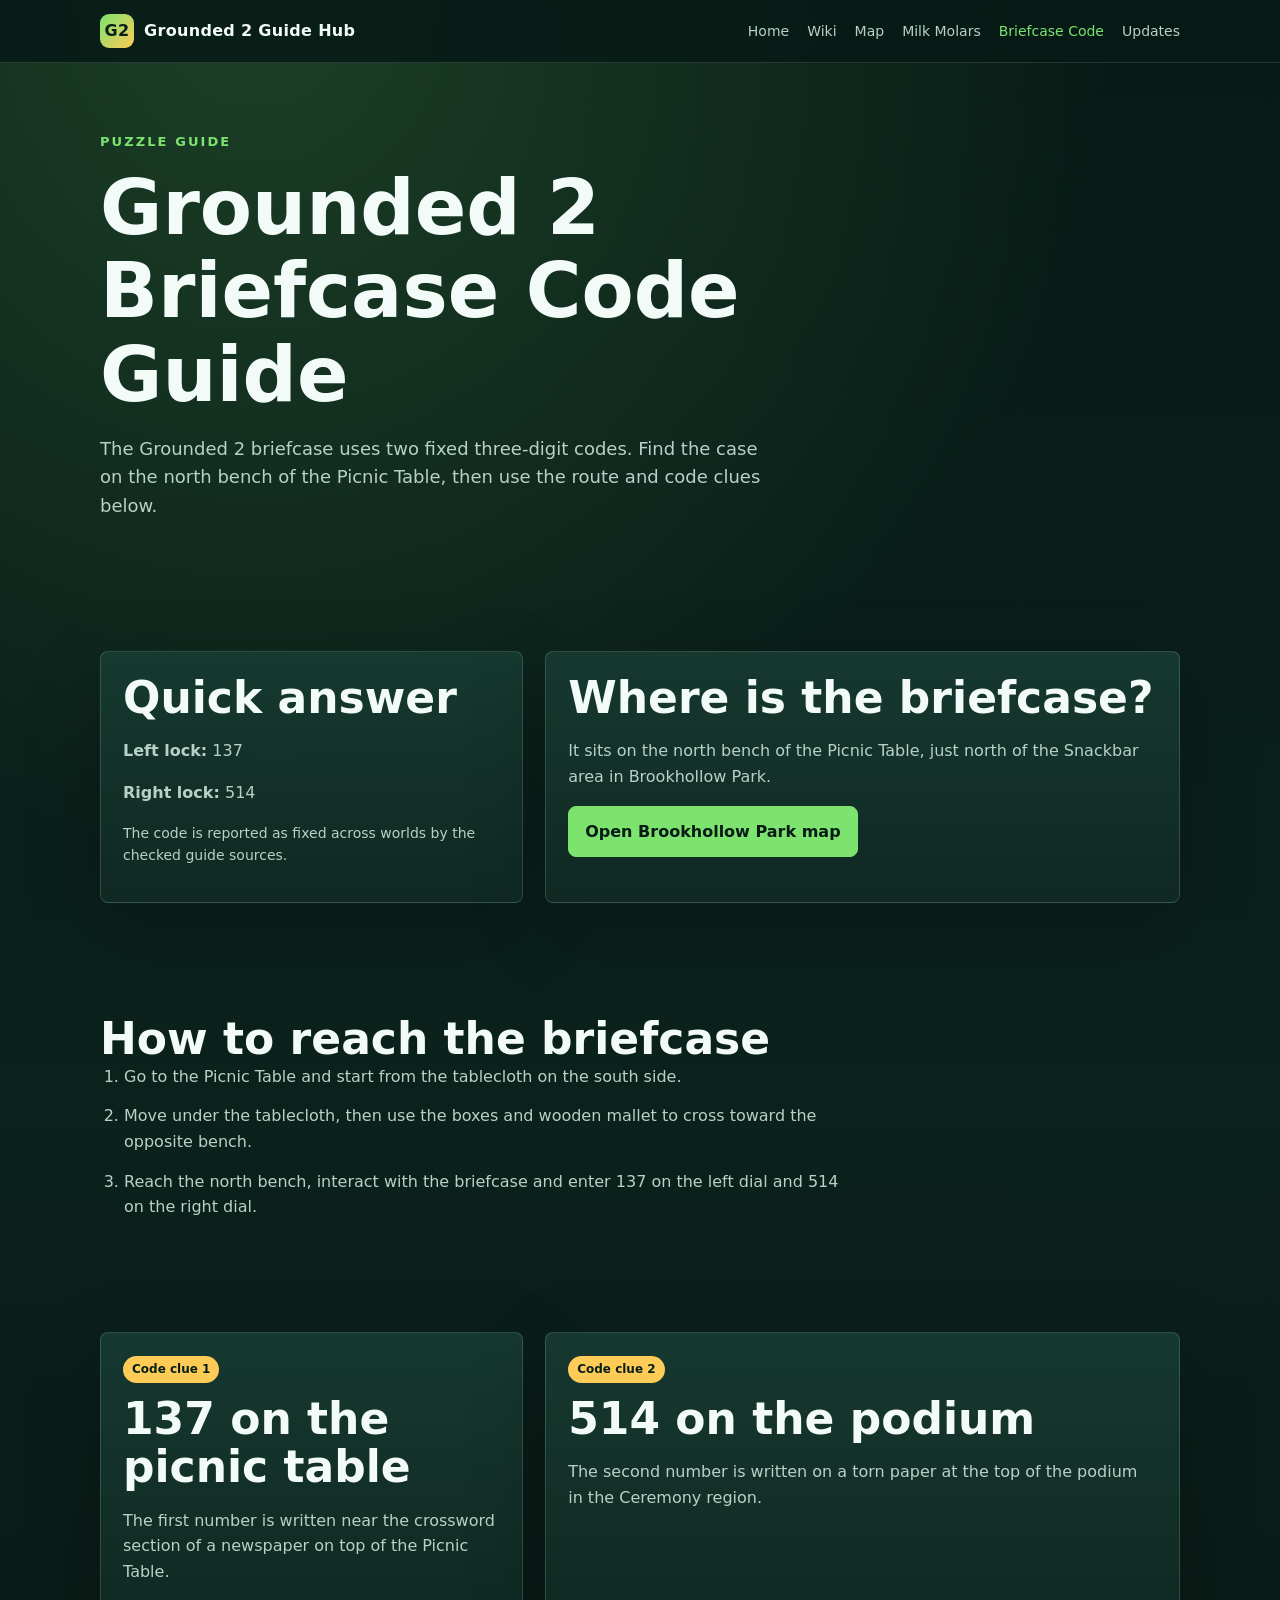
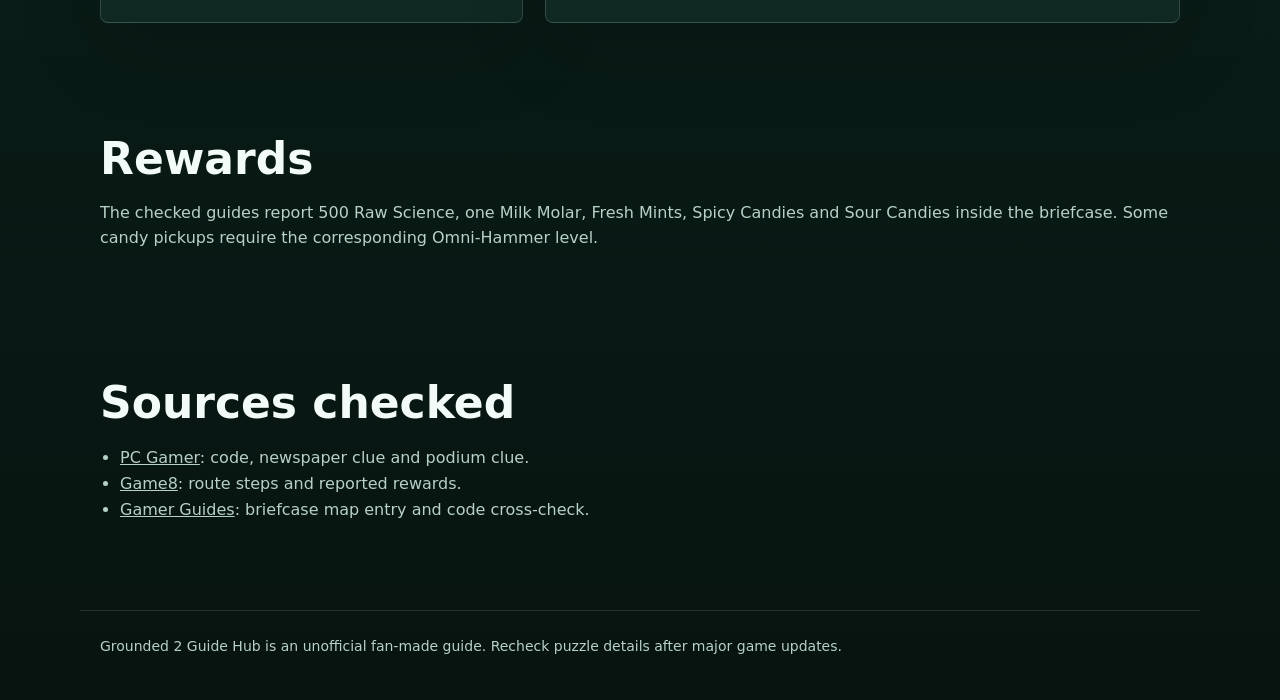
==== briefcase-code/index.html @ 2e61e1b4 "Publish Grounded 2 guide hub" ====
<!doctype html>
<html lang="en">
  <head>
    <meta charset="utf-8" />
    <meta name="viewport" content="width=device-width, initial-scale=1" />
    <title>Grounded 2 Briefcase Code Guide</title>
    <meta
      name="description"
      content="Grounded 2 briefcase code guide: use 137 on the left lock and 514 on the right, with the Picnic Table route, code locations and rewards."
    />
    <link rel="icon" href="/assets/favicon.svg" type="image/svg+xml" />
    <link rel="stylesheet" href="/assets/styles.css" />
  </head>
  <body>
    <header class="site-header">
      <nav class="nav" aria-label="Main navigation">
        <a class="brand" href="/"><span class="brand-mark">G2</span><span>Grounded 2 Guide Hub</span></a>
        <div class="nav-links">
          <a href="/">Home</a>
          <a href="/wiki/">Wiki</a>
          <a href="/map/">Map</a>
          <a href="/milk-molars/">Milk Molars</a>
          <a href="/briefcase-code/" aria-current="page">Briefcase Code</a>
          <a href="/updates/">Updates</a>
        </div>
      </nav>
    </header>

    <main>
      <section class="page-hero">
        <p class="eyebrow">Puzzle Guide</p>
        <h1>Grounded 2 Briefcase Code Guide</h1>
        <p class="lead">
          The Grounded 2 briefcase uses two fixed three-digit codes. Find the case on the north bench of
          the Picnic Table, then use the route and code clues below.
        </p>
      </section>

      <section class="section two-col">
        <div class="panel">
          <h2>Quick answer</h2>
          <p><strong>Left lock:</strong> 137</p>
          <p><strong>Right lock:</strong> 514</p>
          <p class="meta">The code is reported as fixed across worlds by the checked guide sources.</p>
        </div>
        <div class="panel">
          <h2>Where is the briefcase?</h2>
          <p>It sits on the north bench of the Picnic Table, just north of the Snackbar area in Brookhollow Park.</p>
          <a class="button primary" href="https://grounded2.th.gl/maps/Brookhollow%20Park" target="_blank" rel="noopener">Open Brookhollow Park map</a>
        </div>
      </section>

      <section class="section">
        <h2>How to reach the briefcase</h2>
        <ol class="steps-list">
          <li>Go to the Picnic Table and start from the tablecloth on the south side.</li>
          <li>Move under the tablecloth, then use the boxes and wooden mallet to cross toward the opposite bench.</li>
          <li>Reach the north bench, interact with the briefcase and enter 137 on the left dial and 514 on the right dial.</li>
        </ol>
      </section>

      <section class="section two-col">
        <article class="panel">
          <span class="tag">Code clue 1</span>
          <h2>137 on the picnic table</h2>
          <p>The first number is written near the crossword section of a newspaper on top of the Picnic Table.</p>
        </article>
        <article class="panel">
          <span class="tag">Code clue 2</span>
          <h2>514 on the podium</h2>
          <p>The second number is written on a torn paper at the top of the podium in the Ceremony region.</p>
        </article>
      </section>

      <section class="section">
        <h2>Rewards</h2>
        <p>The checked guides report 500 Raw Science, one Milk Molar, Fresh Mints, Spicy Candies and Sour Candies inside the briefcase. Some candy pickups require the corresponding Omni-Hammer level.</p>
      </section>

      <section class="section">
        <h2>Sources checked</h2>
        <ul class="list">
          <li><a href="https://www.pcgamer.com/games/survival-crafting/grounded-2-briefcase-code-combination/" target="_blank" rel="noopener">PC Gamer</a>: code, newspaper clue and podium clue.</li>
          <li><a href="https://game8.co/games/Grounded-2/archives/539809" target="_blank" rel="noopener">Game8</a>: route steps and reported rewards.</li>
          <li><a href="https://www.gamerguides.com/grounded-2/database/data/sites-and-wonders/briefcase" target="_blank" rel="noopener">Gamer Guides</a>: briefcase map entry and code cross-check.</li>
        </ul>
      </section>
    </main>

    <footer class="footer">Grounded 2 Guide Hub is an unofficial fan-made guide. Recheck puzzle details after major game updates.</footer>
  </body>
</html>
---- assets/styles.css ----
:root {
  --bg: #071b16;
  --panel: #102a23;
  --panel-2: #173a31;
  --ink: #f2fbf7;
  --muted: #b8d1c8;
  --line: #2c5b4e;
  --accent: #7ce36f;
  --accent-2: #ffcb57;
  --danger: #ff7a59;
  --max: 1120px;
}

* {
  box-sizing: border-box;
}

body {
  margin: 0;
  font-family: Inter, ui-sans-serif, system-ui, -apple-system, BlinkMacSystemFont, "Segoe UI", sans-serif;
  color: var(--ink);
  background:
    radial-gradient(circle at 20% 0%, rgba(124, 227, 111, 0.18), transparent 34%),
    linear-gradient(180deg, #071b16 0%, #0b211c 48%, #071410 100%);
  line-height: 1.6;
}

a {
  color: inherit;
}

.site-header {
  position: sticky;
  top: 0;
  z-index: 10;
  border-bottom: 1px solid rgba(184, 209, 200, 0.16);
  background: rgba(7, 27, 22, 0.88);
  backdrop-filter: blur(14px);
}

.nav {
  max-width: var(--max);
  margin: 0 auto;
  padding: 14px 20px;
  display: flex;
  align-items: center;
  justify-content: space-between;
  gap: 24px;
}

.brand {
  text-decoration: none;
  display: flex;
  align-items: center;
  gap: 10px;
  font-weight: 800;
  letter-spacing: 0.02em;
}

.brand-mark {
  width: 34px;
  height: 34px;
  border-radius: 9px;
  background: linear-gradient(135deg, var(--accent), var(--accent-2));
  color: #092018;
  display: grid;
  place-items: center;
  font-weight: 900;
}

.nav-links {
  display: flex;
  gap: 18px;
  flex-wrap: wrap;
  color: var(--muted);
  font-size: 14px;
}

.nav-links a {
  text-decoration: none;
}

.nav-links a:hover,
.nav-links a[aria-current="page"] {
  color: var(--accent);
}

.hero,
.page-hero,
.section {
  max-width: var(--max);
  margin: 0 auto;
  padding: 56px 20px;
  scroll-margin-top: 96px;
}

.hero {
  display: grid;
  grid-template-columns: 1.1fr 0.9fr;
  gap: 28px;
  align-items: center;
}

.home-page .hero {
  max-width: none;
  min-height: 660px;
  padding-left: max(20px, calc((100vw - var(--max)) / 2 + 20px));
  padding-right: max(20px, calc((100vw - var(--max)) / 2 + 20px));
  position: relative;
  isolation: isolate;
  background:
    linear-gradient(90deg, rgba(4, 22, 17, 0.92) 0%, rgba(4, 22, 17, 0.66) 48%, rgba(4, 22, 17, 0.78) 100%),
    linear-gradient(180deg, rgba(4, 22, 17, 0.08) 0%, rgba(4, 22, 17, 0.2) 58%, #071b16 100%),
    url("/assets/grounded2-home-hero.jpg") center center / cover no-repeat;
}

.home-page h1 {
  max-width: 650px;
  font-size: clamp(42px, 5.2vw, 68px);
}

.eyebrow {
  color: var(--accent);
  font-weight: 800;
  text-transform: uppercase;
  font-size: 13px;
  letter-spacing: 0.16em;
}

h1,
h2,
h3 {
  line-height: 1.1;
  margin: 0;
}

h1 {
  font-size: clamp(38px, 6vw, 76px);
  letter-spacing: 0;
  max-width: 860px;
}

h2 {
  font-size: clamp(28px, 4vw, 44px);
}

h3 {
  font-size: 20px;
}

p {
  color: var(--muted);
}

.lead {
  font-size: 18px;
  max-width: 680px;
}

.cta-row {
  display: flex;
  gap: 12px;
  flex-wrap: wrap;
  margin-top: 28px;
}

.button {
  display: inline-flex;
  align-items: center;
  justify-content: center;
  border-radius: 8px;
  padding: 12px 16px;
  text-decoration: none;
  font-weight: 800;
  border: 1px solid rgba(184, 209, 200, 0.22);
}

.button.primary {
  color: #071b16;
  background: var(--accent);
  border-color: var(--accent);
}

.button.secondary {
  color: var(--ink);
  background: rgba(255, 255, 255, 0.06);
}

.hero-card,
.panel {
  background: linear-gradient(180deg, rgba(23, 58, 49, 0.95), rgba(16, 42, 35, 0.95));
  border: 1px solid rgba(184, 209, 200, 0.2);
  border-radius: 8px;
  box-shadow: 0 24px 80px rgba(0, 0, 0, 0.2);
}

.hero-card {
  padding: 24px;
}

.mini-map-head .eyebrow {
  margin-top: 0;
}

.mini-map-head p:last-child {
  margin: 6px 0 18px;
  font-size: 14px;
}

.map-preview-link {
  display: block;
  overflow: hidden;
  border: 1px solid rgba(184, 209, 200, 0.22);
  border-radius: 8px;
  background: rgba(7, 27, 22, 0.5);
}

.map-preview {
  display: block;
  width: 100%;
  aspect-ratio: 1;
  object-fit: cover;
}

.summary-strip {
  display: grid;
  grid-template-columns: repeat(3, 1fr);
  gap: 8px;
  margin-top: 14px;
}

.summary-strip span {
  padding: 10px;
  border-radius: 8px;
  background: rgba(255, 255, 255, 0.06);
  color: var(--muted);
  font-size: 13px;
  text-align: center;
}

.summary-strip strong {
  display: block;
  color: var(--ink);
  font-size: 22px;
}

.mini-map {
  position: relative;
  min-height: 320px;
  overflow: hidden;
  border: 1px solid rgba(184, 209, 200, 0.22);
  border-radius: 8px;
  background:
    linear-gradient(rgba(184, 209, 200, 0.08) 1px, transparent 1px),
    linear-gradient(90deg, rgba(184, 209, 200, 0.08) 1px, transparent 1px),
    radial-gradient(circle at 25% 68%, rgba(124, 227, 111, 0.16), transparent 24%),
    radial-gradient(circle at 84% 18%, rgba(255, 203, 87, 0.12), transparent 26%),
    rgba(7, 27, 22, 0.5);
  background-size: 48px 48px, 48px 48px, auto, auto, auto;
}

.map-axis {
  position: absolute;
  color: rgba(242, 251, 247, 0.62);
  font-size: 12px;
  font-weight: 800;
  letter-spacing: 0;
}

.x-axis {
  right: 14px;
  bottom: 12px;
}

.y-axis {
  top: 14px;
  left: 14px;
}

.map-pin {
  position: absolute;
  display: grid;
  gap: 6px;
  width: min-content;
  min-width: 118px;
  color: var(--ink);
  text-decoration: none;
  transform: translate(-18px, -18px);
}

.map-pin span {
  width: 36px;
  height: 36px;
  display: grid;
  place-items: center;
  border: 3px solid #071b16;
  border-radius: 50%;
  color: #071b16;
  background: var(--accent);
  box-shadow: 0 0 0 4px rgba(124, 227, 111, 0.2);
  font-weight: 900;
}

.map-pin strong {
  padding: 5px 7px;
  border-radius: 6px;
  background: rgba(7, 27, 22, 0.78);
  font-size: 13px;
  line-height: 1.2;
}

.pin-snackbar {
  left: 16%;
  top: 60%;
}

.pin-toxic {
  left: 82%;
  top: 18%;
}

.pin-entrance {
  left: 20%;
  top: 88%;
}

.pending-spots {
  display: grid;
  grid-template-columns: 1fr;
  gap: 8px;
  margin-top: 14px;
  padding: 14px;
  border: 1px solid rgba(255, 203, 87, 0.28);
  border-radius: 8px;
  background: rgba(255, 203, 87, 0.08);
}

.pending-spots span {
  color: var(--muted);
  font-size: 13px;
  font-weight: 800;
  text-transform: uppercase;
  letter-spacing: 0.08em;
}

.pending-spots strong {
  color: var(--ink);
  font-size: 15px;
}

.stat-grid {
  display: grid;
  grid-template-columns: repeat(2, 1fr);
  gap: 12px;
}

.stat {
  padding: 14px;
  border-radius: 8px;
  background: rgba(255, 255, 255, 0.06);
}

.stat span {
  display: block;
  color: var(--muted);
  font-size: 13px;
}

.stat strong {
  display: block;
  margin-top: 4px;
  font-size: 22px;
}

.grid {
  display: grid;
  grid-template-columns: repeat(3, minmax(0, 1fr));
  gap: 16px;
}

.card {
  min-height: 168px;
  padding: 20px;
  border: 1px solid rgba(184, 209, 200, 0.18);
  border-radius: 8px;
  background: rgba(255, 255, 255, 0.055);
}

.location-list {
  display: grid;
  gap: 14px;
  margin-top: 22px;
}

.location-card {
  display: grid;
  grid-template-columns: 58px 1fr;
  gap: 18px;
  padding: 22px;
  border: 1px solid rgba(184, 209, 200, 0.18);
  border-radius: 8px;
  background: rgba(255, 255, 255, 0.055);
}

.location-number {
  color: var(--accent-2);
  font-size: 26px;
  font-weight: 900;
}

.location-card h3 {
  margin-bottom: 8px;
}

.location-card p {
  margin: 8px 0 0;
}

.meta {
  font-size: 14px;
}

.card a {
  text-decoration: none;
}

.tag {
  display: inline-flex;
  margin-bottom: 12px;
  padding: 4px 9px;
  border-radius: 999px;
  color: #072017;
  background: var(--accent-2);
  font-size: 12px;
  font-weight: 800;
}

.two-col {
  display: grid;
  grid-template-columns: 0.8fr 1.2fr;
  gap: 22px;
}

.panel {
  padding: 22px;
}

.list {
  margin: 18px 0 0;
  padding-left: 20px;
  color: var(--muted);
}

.steps-list {
  max-width: 760px;
  margin: 0;
  padding-left: 24px;
  color: var(--muted);
}

.steps-list li + li {
  margin-top: 14px;
}

.source-list a {
  color: var(--accent);
  word-break: break-word;
}

.source-map-grid {
  display: grid;
  grid-template-columns: 1.15fr 1fr 1fr;
  gap: 16px;
  margin-top: 22px;
}

.source-map-card {
  display: flex;
  min-height: 260px;
  flex-direction: column;
  align-items: flex-start;
  padding: 22px;
  border: 1px solid rgba(184, 209, 200, 0.18);
  border-radius: 8px;
  background: rgba(255, 255, 255, 0.055);
}

.source-map-card.featured {
  background: linear-gradient(135deg, rgba(117, 227, 108, 0.18), rgba(255, 203, 87, 0.08));
}

.source-map-card h3 {
  margin: 4px 0 10px;
}

.source-map-card p {
  margin: 0 0 18px;
  color: var(--muted);
}

.source-map-card .button {
  margin-top: auto;
}

.map-source-panel {
  padding: 6px 0 0;
}

.map-source-panel h3 {
  font-size: 28px;
  margin-bottom: 10px;
}

.official-map-note {
  margin: 20px 0;
  padding: 16px 18px;
  border-left: 4px solid var(--accent-2);
  background: rgba(255, 203, 87, 0.1);
  color: var(--muted);
}

.map-link-panel {
  margin: 22px 0;
  padding: 28px;
  border: 1px solid rgba(124, 227, 111, 0.38);
  border-radius: 8px;
  background: linear-gradient(135deg, rgba(124, 227, 111, 0.16), rgba(255, 203, 87, 0.08));
}

.map-link-panel h3 {
  font-size: 30px;
  margin-bottom: 10px;
}

.data-disclosure {
  border-top: 1px solid rgba(184, 209, 200, 0.16);
}

.data-disclosure summary {
  cursor: pointer;
  color: var(--ink);
  font-size: 24px;
  font-weight: 800;
}

.filter-panel {
  max-width: 760px;
  padding: 22px;
  border: 1px solid rgba(184, 209, 200, 0.2);
  border-radius: 8px;
  background: rgba(255, 255, 255, 0.045);
}

.filter-panel label {
  display: block;
  margin-bottom: 8px;
  color: var(--ink);
  font-weight: 800;
}

.filter-panel input {
  width: 100%;
  padding: 13px 14px;
  border: 1px solid rgba(184, 209, 200, 0.3);
  border-radius: 6px;
  color: var(--ink);
  background: rgba(7, 27, 22, 0.82);
  font: inherit;
}

.filter-panel input:focus {
  outline: 2px solid var(--accent);
  outline-offset: 2px;
}

.finder-launcher {
  max-width: 820px;
  margin-top: 28px;
  padding: 18px;
  border: 1px solid rgba(184, 209, 200, 0.24);
  border-radius: 8px;
  background: rgba(7, 27, 22, 0.72);
}

.finder-launcher label,
.finder-launcher .meta {
  display: block;
}

.finder-launcher label {
  margin-bottom: 9px;
  color: var(--ink);
  font-weight: 800;
}

.finder-launcher .meta {
  margin: 10px 0 0;
}

.search-row {
  display: grid;
  grid-template-columns: minmax(0, 1fr) 190px auto;
  gap: 8px;
}

.search-row input,
.search-row select {
  min-width: 0;
  padding: 12px 13px;
  border: 1px solid rgba(184, 209, 200, 0.3);
  border-radius: 6px;
  color: var(--ink);
  background: rgba(7, 27, 22, 0.9);
  font: inherit;
}

.search-row input:focus,
.search-row select:focus {
  outline: 2px solid var(--accent);
  outline-offset: 2px;
}

.search-row .button {
  border: 0;
  cursor: pointer;
  font: inherit;
}

.filter-tabs {
  display: flex;
  flex-wrap: wrap;
  gap: 8px;
  margin-top: 16px;
}

.filter-tab {
  padding: 8px 11px;
  border: 1px solid rgba(184, 209, 200, 0.24);
  border-radius: 999px;
  color: var(--muted);
  background: rgba(255, 255, 255, 0.045);
  font: inherit;
  font-size: 13px;
  font-weight: 800;
  cursor: pointer;
}

.filter-tab:hover,
.filter-tab.is-active {
  color: #071b16;
  border-color: var(--accent);
  background: var(--accent);
}

.filter-tab span {
  opacity: 0.72;
}

.finder-results {
  display: grid;
  grid-template-columns: repeat(2, minmax(0, 1fr));
  gap: 14px;
  margin-top: 22px;
}

.finder-card {
  display: flex;
  min-height: 250px;
  flex-direction: column;
  padding: 20px;
  border: 1px solid rgba(184, 209, 200, 0.2);
  border-radius: 8px;
  background: linear-gradient(180deg, rgba(23, 58, 49, 0.82), rgba(255, 255, 255, 0.035));
}

.finder-card[hidden] {
  display: none;
}

.finder-card-top {
  display: flex;
  align-items: center;
  justify-content: space-between;
  gap: 10px;
}

.finder-card-top .tag {
  margin: 0;
}

.finder-card h3 {
  margin-top: 18px;
  font-size: 22px;
}

.finder-card p {
  margin: 8px 0 18px;
}

.finder-detail {
  display: flex;
  align-items: baseline;
  justify-content: space-between;
  gap: 12px;
  padding: 11px 0;
  border-top: 1px solid rgba(184, 209, 200, 0.14);
  border-bottom: 1px solid rgba(184, 209, 200, 0.14);
  color: var(--muted);
  font-size: 13px;
}

.finder-detail strong {
  color: var(--ink);
  font-family: ui-monospace, SFMono-Regular, Menlo, Consolas, monospace;
  font-size: 13px;
  white-space: nowrap;
}

.finder-action {
  margin-top: auto;
  padding-top: 16px;
  color: var(--accent);
  font-size: 14px;
  font-weight: 800;
}

.empty-state {
  margin-top: 18px;
  padding: 18px;
  border: 1px dashed rgba(255, 203, 87, 0.42);
  border-radius: 8px;
  color: var(--muted);
  background: rgba(255, 203, 87, 0.08);
}

.empty-state button {
  padding: 0;
  border: 0;
  color: var(--accent);
  background: transparent;
  font: inherit;
  font-weight: 800;
  cursor: pointer;
}

.map-gallery {
  display: grid;
  grid-template-columns: 1.4fr 0.8fr;
  gap: 18px;
  margin-top: 22px;
}

.map-reference-layout {
  display: grid;
  grid-template-columns: minmax(0, 1.25fr) minmax(280px, 0.75fr);
  gap: 18px;
  align-items: start;
  margin-top: 22px;
}

.map-reference-figure img {
  max-height: min(72vh, 760px);
  object-fit: contain;
}

.map-reference-layout .panel {
  height: 100%;
}

.map-reference-layout .steps-list {
  margin-top: 18px;
}

.map-figure {
  margin: 0;
  overflow: hidden;
  border: 1px solid rgba(184, 209, 200, 0.18);
  border-radius: 8px;
  background: rgba(255, 255, 255, 0.055);
}

.map-figure img {
  display: block;
  width: 100%;
  background: #071b16;
}

.map-figure figcaption {
  padding: 14px 16px;
  color: var(--muted);
  font-size: 14px;
}

.table-wrap {
  width: 100%;
  overflow-x: auto;
  margin-top: 22px;
  border: 1px solid rgba(184, 209, 200, 0.16);
  border-radius: 8px;
}

.table-wrap .table {
  min-width: 760px;
}

.molar-table td:first-child,
.molar-table th:first-child {
  width: 64px;
  text-align: center;
  font-weight: 800;
}

.compact-table td:nth-child(3) {
  font-family: ui-monospace, SFMono-Regular, Menlo, Consolas, monospace;
  font-size: 13px;
}

.table {
  width: 100%;
  border-collapse: collapse;
  overflow: hidden;
  border-radius: 8px;
}

.table th,
.table td {
  padding: 13px;
  border-bottom: 1px solid rgba(184, 209, 200, 0.16);
  text-align: left;
  vertical-align: top;
}

.table th {
  color: #071b16;
  background: var(--accent);
}

.warning {
  border-left: 4px solid var(--accent-2);
  padding: 14px 16px;
  background: rgba(255, 203, 87, 0.09);
  color: var(--muted);
}

.footer {
  max-width: var(--max);
  margin: 32px auto 0;
  padding: 24px 20px 42px;
  color: var(--muted);
  border-top: 1px solid rgba(184, 209, 200, 0.16);
  font-size: 14px;
}

@media (max-width: 820px) {
  .hero,
  .two-col {
    grid-template-columns: 1fr;
  }

  .grid {
    grid-template-columns: 1fr;
  }

  .map-gallery,
  .map-reference-layout,
  .source-map-grid,
  .summary-strip {
    grid-template-columns: 1fr;
  }

  .finder-results {
    grid-template-columns: 1fr;
  }

  .location-card {
    grid-template-columns: 1fr;
  }

  .nav {
    align-items: flex-start;
    flex-direction: column;
  }

  .home-page .hero {
    min-height: 720px;
    padding-left: 20px;
    padding-right: 20px;
    background-position: 60% center;
  }
}

@media (max-width: 640px) {
  .search-row {
    grid-template-columns: 1fr;
  }

  .search-row .button {
    width: 100%;
  }

  .finder-card {
    min-height: 0;
  }

  .finder-detail {
    align-items: flex-start;
    flex-direction: column;
    gap: 4px;
  }

  .map-link-panel {
    padding: 20px;
  }

  .table-wrap {
    overflow-x: visible;
    border: 0;
  }

  .table-wrap .table {
    min-width: 0;
  }

  .molar-table thead {
    display: none;
  }

  .molar-table,
  .molar-table tbody,
  .molar-table tr,
  .molar-table td {
    display: block;
    width: 100%;
  }

  .molar-table tr {
    position: relative;
    margin-bottom: 10px;
    padding: 12px 12px 12px 56px;
    border: 1px solid rgba(184, 209, 200, 0.16);
    border-radius: 8px;
    background: rgba(255, 255, 255, 0.035);
  }

  .molar-table td {
    padding: 3px 0;
    border-bottom: 0;
    overflow-wrap: anywhere;
  }

  .molar-table td:first-child {
    position: absolute;
    top: 12px;
    left: 12px;
    display: flex;
    align-items: center;
    justify-content: center;
    width: 30px;
    height: 30px;
    border-radius: 8px;
    background: var(--accent);
    color: #071b16;
    font-size: 13px;
  }

  .molar-table td:nth-child(2) {
    color: var(--text);
    font-weight: 800;
  }

  .molar-table td:nth-child(2)::before {
    content: "Place/map: ";
    color: var(--muted);
    font-weight: 700;
  }

  .molar-table td:nth-child(3)::before {
    content: "Coordinate: ";
    color: var(--muted);
    font-family: var(--font);
    font-weight: 700;
  }

  .molar-table td:nth-child(4)::before {
    content: "Map/status: ";
    color: var(--muted);
    font-weight: 700;
  }
}
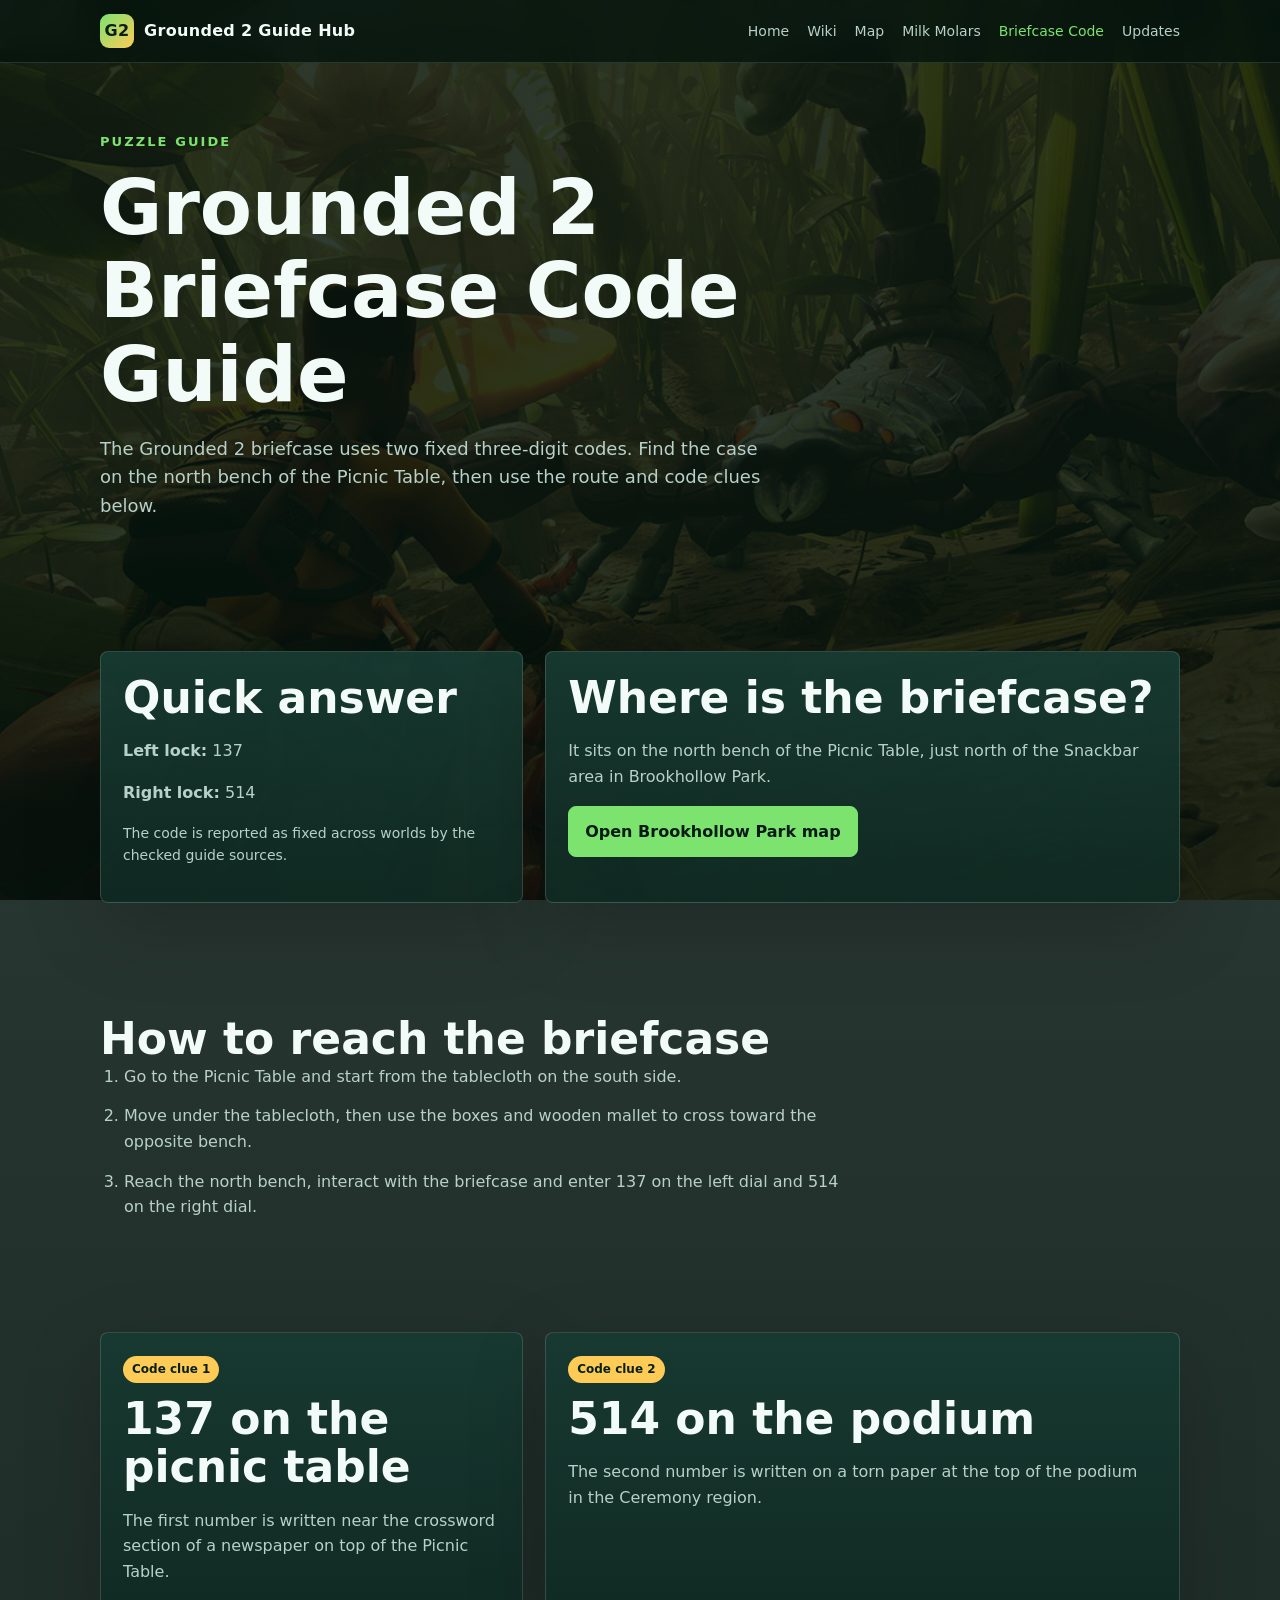
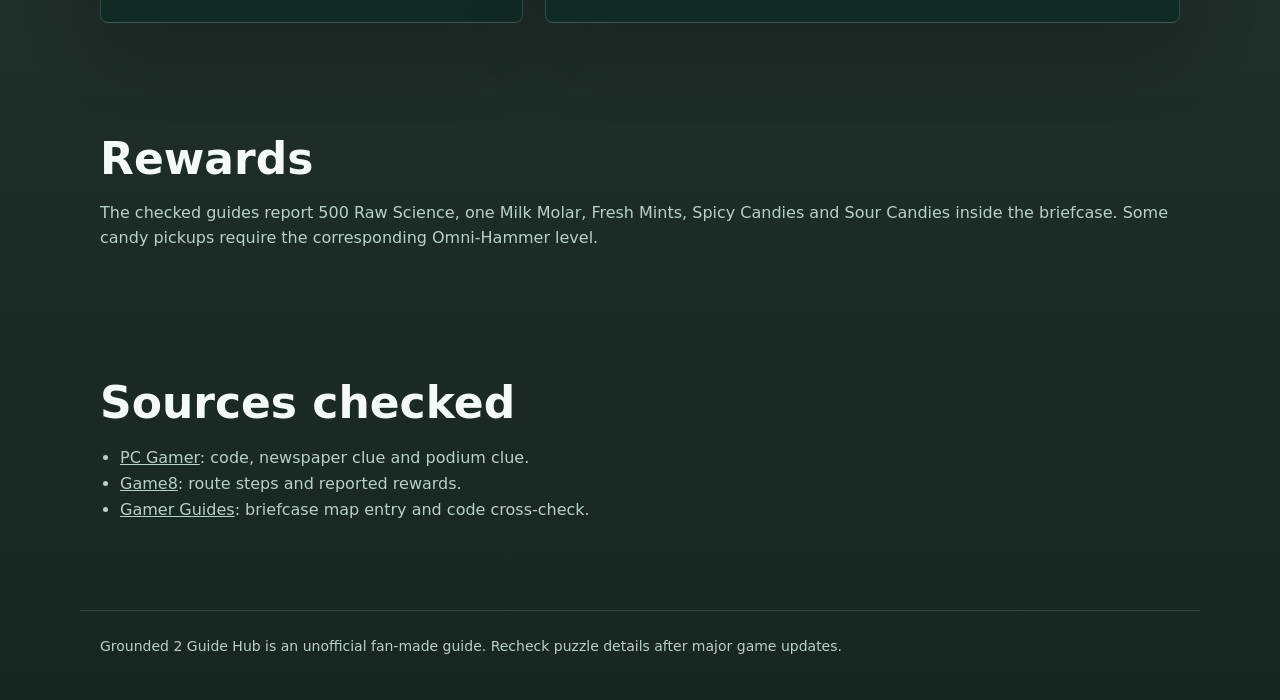
==== commit 4982b47b: "Add GA4 tracking" ====
--- a/briefcase-code/index.html
+++ b/briefcase-code/index.html
@@ -4,24 +4,32 @@
     <meta charset="utf-8" />
     <meta name="viewport" content="width=device-width, initial-scale=1" />
     <title>Grounded 2 Briefcase Code Guide</title>
+    <!-- Google tag (gtag.js) -->
+    <script async src="https://www.googletagmanager.com/gtag/js?id=G-8MKGZDXQY7"></script>
+    <script>
+      window.dataLayer = window.dataLayer || [];
+      function gtag(){dataLayer.push(arguments);}
+      gtag('js', new Date());
+      gtag('config', 'G-8MKGZDXQY7');
+    </script>
     <meta
       name="description"
       content="Grounded 2 briefcase code guide: use 137 on the left lock and 514 on the right, with the Picnic Table route, code locations and rewards."
     />
-    <link rel="icon" href="/assets/favicon.svg" type="image/svg+xml" />
-    <link rel="stylesheet" href="/assets/styles.css" />
+    <link rel="icon" href="../assets/favicon.svg" type="image/svg+xml" />
+    <link rel="stylesheet" href="../assets/styles.css" />
   </head>
   <body>
     <header class="site-header">
       <nav class="nav" aria-label="Main navigation">
-        <a class="brand" href="/"><span class="brand-mark">G2</span><span>Grounded 2 Guide Hub</span></a>
+        <a class="brand" href="../"><span class="brand-mark">G2</span><span>Grounded 2 Guide Hub</span></a>
         <div class="nav-links">
-          <a href="/">Home</a>
-          <a href="/wiki/">Wiki</a>
-          <a href="/map/">Map</a>
-          <a href="/milk-molars/">Milk Molars</a>
-          <a href="/briefcase-code/" aria-current="page">Briefcase Code</a>
-          <a href="/updates/">Updates</a>
+          <a href="../">Home</a>
+          <a href="../wiki/">Wiki</a>
+          <a href="../map/">Map</a>
+          <a href="../milk-molars/">Milk Molars</a>
+          <a href="./" aria-current="page">Briefcase Code</a>
+          <a href="../updates/">Updates</a>
         </div>
       </nav>
     </header>
--- a/assets/styles.css
+++ b/assets/styles.css
@@ -20,8 +20,8 @@
   font-family: Inter, ui-sans-serif, system-ui, -apple-system, BlinkMacSystemFont, "Segoe UI", sans-serif;
   color: var(--ink);
   background:
-    radial-gradient(circle at 20% 0%, rgba(124, 227, 111, 0.18), transparent 34%),
-    linear-gradient(180deg, #071b16 0%, #0b211c 48%, #071410 100%);
+    linear-gradient(180deg, rgba(4, 20, 14, 0.82), rgba(4, 20, 14, 0.92)),
+    url("grounded2-home-hero.jpg") center top / cover fixed no-repeat;
   line-height: 1.6;
 }
 
@@ -34,7 +34,7 @@
   top: 0;
   z-index: 10;
   border-bottom: 1px solid rgba(184, 209, 200, 0.16);
-  background: rgba(7, 27, 22, 0.88);
+  background: rgba(4, 20, 14, 0.78);
   backdrop-filter: blur(14px);
 }
 
@@ -111,7 +111,7 @@
   background:
     linear-gradient(90deg, rgba(4, 22, 17, 0.92) 0%, rgba(4, 22, 17, 0.66) 48%, rgba(4, 22, 17, 0.78) 100%),
     linear-gradient(180deg, rgba(4, 22, 17, 0.08) 0%, rgba(4, 22, 17, 0.2) 58%, #071b16 100%),
-    url("/assets/grounded2-home-hero.jpg") center center / cover no-repeat;
+    url("grounded2-home-hero.jpg") center center / cover no-repeat;
 }
 
 .home-page h1 {
